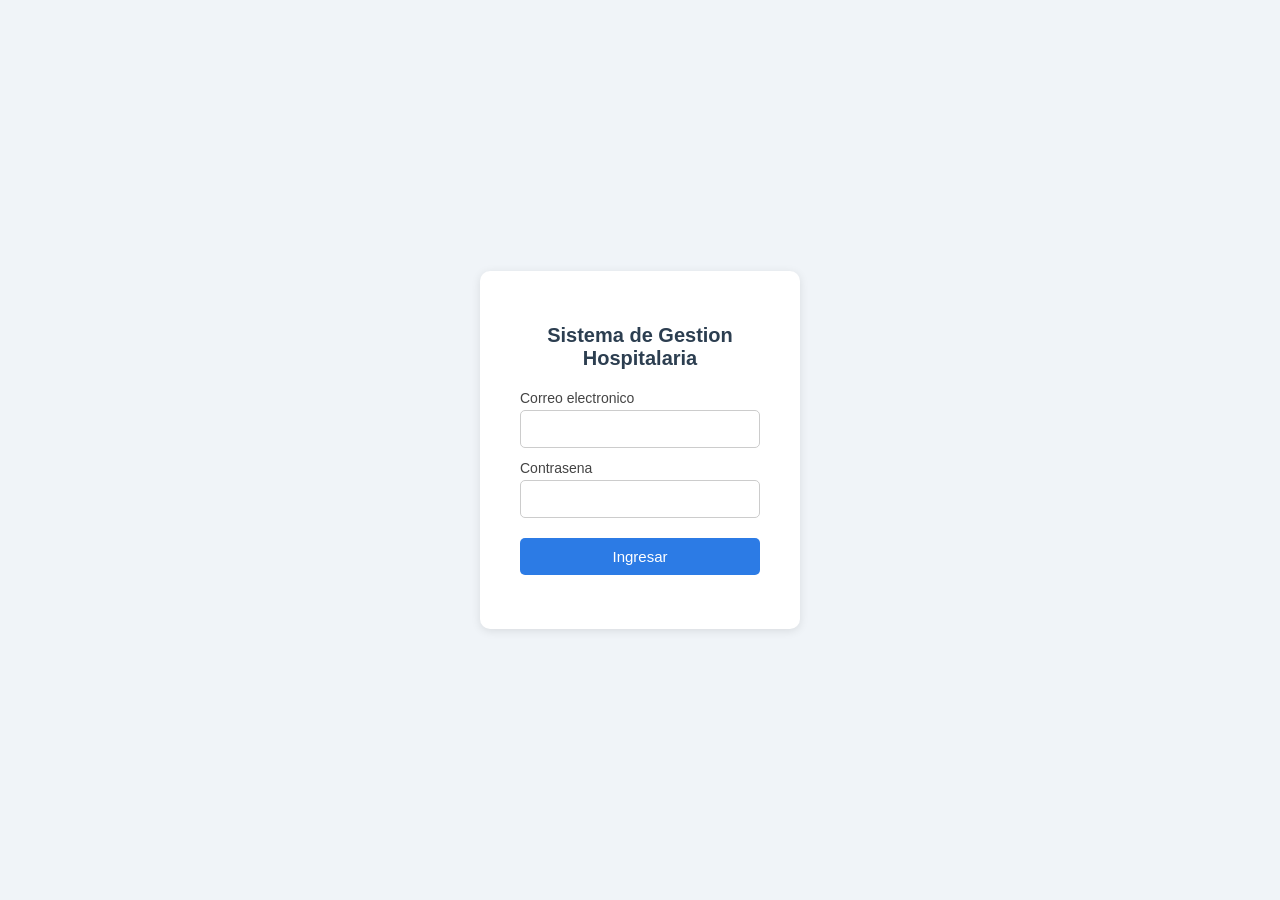
==== frontend/admin.html @ ea02e8ce "Frontend: redireccion automatica por rol, paneles base para los 4 roles" ====
<!DOCTYPE html>
<html lang="es">
<head>
    <meta charset="UTF-8">
    <title>Panel Administrador</title>
    <link rel="stylesheet" href="css/estilos.css">
</head>
<body>
    <div class="contenedor-login">
        <h1>Panel de Administrador</h1>
        <p id="bienvenida"></p>
        <button onclick="cerrarSesion()">Cerrar sesion</button>
    </div>
    <script src="js/comun.js"></script>
</body>
</html>
---- frontend/css/estilos.css ----
* {
    box-sizing: border-box;
    font-family: Arial, sans-serif;
}

body {
    background-color: #f0f4f8;
    display: flex;
    justify-content: center;
    align-items: center;
    height: 100vh;
    margin: 0;
}

.contenedor-login {
    background: white;
    padding: 40px;
    border-radius: 10px;
    box-shadow: 0 2px 10px rgba(0,0,0,0.1);
    width: 320px;
}

h1 {
    font-size: 20px;
    text-align: center;
    margin-bottom: 20px;
    color: #2c3e50;
}

label {
    display: block;
    margin-top: 12px;
    margin-bottom: 4px;
    font-size: 14px;
    color: #444;
}

input {
    width: 100%;
    padding: 10px;
    border: 1px solid #ccc;
    border-radius: 5px;
    font-size: 14px;
}

button {
    width: 100%;
    margin-top: 20px;
    padding: 10px;
    background-color: #2c7be5;
    color: white;
    border: none;
    border-radius: 5px;
    font-size: 15px;
    cursor: pointer;
}

button:hover {
    background-color: #1a5fc4;
}

#mensaje-error {
    color: #d9534f;
    text-align: center;
    margin-top: 10px;
    font-size: 14px;
}
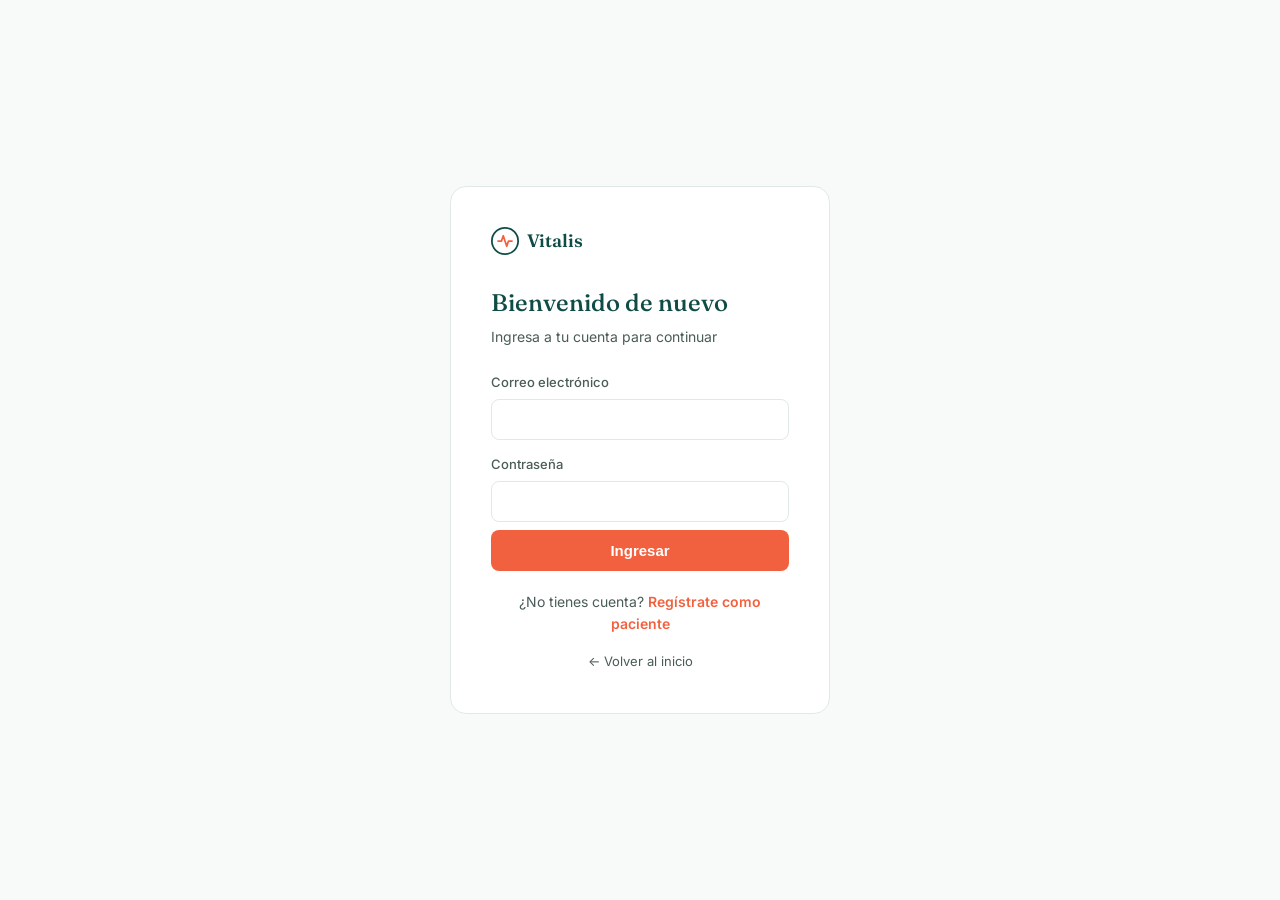
==== commit 81f02632: "Panel de Administrador: sidebar informativo, layout de dos columnas" ====
--- a/frontend/admin.html
+++ b/frontend/admin.html
@@ -2,15 +2,157 @@
 <html lang="es">
 <head>
     <meta charset="UTF-8">
-    <title>Panel Administrador</title>
-    <link rel="stylesheet" href="css/estilos.css">
+    <title>Panel Administrador — Vitalis</title>
+    <link rel="stylesheet" href="css/landing.css">
+    <link rel="stylesheet" href="css/panel-vitalis.css">
 </head>
 <body>
-    <div class="contenedor-login">
-        <h1>Panel de Administrador</h1>
-        <p id="bienvenida"></p>
-        <button onclick="cerrarSesion()">Cerrar sesion</button>
+    <header class="panel-header">
+        <div class="panel-marca">
+            <svg viewBox="0 0 32 32" fill="none" xmlns="http://www.w3.org/2000/svg" width="24" height="24">
+                <circle cx="16" cy="16" r="15" stroke="#0F4C46" stroke-width="2"/>
+                <path d="M8 16H12L14 10L18 22L20 16H24" stroke="#F2613F" stroke-width="2" stroke-linecap="round" stroke-linejoin="round"/>
+            </svg>
+            Vitalis
+        </div>
+        <div class="panel-usuario">
+            <span class="panel-usuario-nombre" id="bienvenida"></span>
+            <button class="boton-salir" onclick="cerrarSesion()">Cerrar sesión</button>
+        </div>
+    </header>
+
+    <main class="panel-cuerpo" style="max-width:1040px;">
+        <div class="panel-grid">
+            <div class="panel-principal">
+
+        <div class="dashboard-stats">
+            <div class="stat-tarjeta">
+                <div class="stat-numero" id="stat-usuarios">-</div>
+                <div class="stat-etiqueta">Usuarios totales</div>
+            </div>
+            <div class="stat-tarjeta">
+                <div class="stat-numero" id="stat-pacientes">-</div>
+                <div class="stat-etiqueta">Pacientes</div>
+            </div>
+            <div class="stat-tarjeta">
+                <div class="stat-numero" id="stat-citas">-</div>
+                <div class="stat-etiqueta">Citas totales</div>
+            </div>
+            <div class="stat-tarjeta">
+                <div class="stat-numero" id="stat-ingresos">-</div>
+                <div class="stat-etiqueta">Ingresos cobrados</div>
+            </div>
+        </div>
+
+        <div style="display:flex; justify-content:space-between; align-items:center; margin-bottom:18px;">
+            <div class="seccion-historial-titulo" style="margin-bottom:0;">
+                <svg viewBox="0 0 24 24" fill="none" stroke-width="2" stroke-linecap="round" stroke-linejoin="round"><rect x="3" y="4" width="18" height="16" rx="2"/><path d="M8 2v4M16 2v4M3 10h18"/></svg>
+                <h2>Usuarios del sistema</h2>
+            </div>
+            <button class="boton-primario" onclick="abrirModalUsuario()">+ Nuevo usuario</button>
+        </div>
+
+        <div class="lista-agenda-scroll" style="max-height:520px;">
+            <table class="tabla-usuarios">
+                <thead>
+                    <tr>
+                        <th>Nombre</th>
+                        <th>Email</th>
+                        <th>Rol</th>
+                        <th>Estado</th>
+                        <th>Acciones</th>
+                    </tr>
+                </thead>
+                <tbody id="cuerpo-tabla-usuarios">
+                    <tr><td colspan="5">Cargando usuarios...</td></tr>
+                </tbody>
+            </table>
+        </div>
+
+            </div>
+
+            <aside class="sidebar-sticky">
+                <div class="sidebar-campania">
+                    <span class="sidebar-campania-badge">Resumen</span>
+                    <h3>Panel de control general</h3>
+                    <p>Supervisa usuarios, citas e ingresos desde un solo lugar.</p>
+                </div>
+                <div class="sidebar-info">
+                    <h4>Buenas practicas</h4>
+                    <div class="sidebar-info-item">
+                        <svg viewBox="0 0 24 24" fill="none" stroke-width="2" stroke-linecap="round" stroke-linejoin="round"><path d="M12 2l8 4v6c0 5-3.5 8-8 10-4.5-2-8-5-8-10V6z"/></svg>
+                        Verifica credenciales antes de registrar personal
+                    </div>
+                    <div class="sidebar-info-item">
+                        <svg viewBox="0 0 24 24" fill="none" stroke-width="2" stroke-linecap="round" stroke-linejoin="round"><circle cx="12" cy="12" r="9"/><path d="M12 7v5l3 3"/></svg>
+                        Desactiva cuentas en vez de eliminarlas
+                    </div>
+                </div>
+            </aside>
+        </div>
+    </main>
+
+    <div class="modal-fondo" id="modal-usuario">
+        <div class="modal-caja">
+            <h3>Registrar nuevo usuario</h3>
+            <form id="form-usuario">
+                <label for="email">Correo electrónico</label>
+                <input type="email" id="email" required style="width:100%; padding:10px 12px; border:1px solid var(--borde); border-radius:8px; font-size:14px;">
+
+                <label for="password">Contraseña temporal</label>
+                <input type="password" id="password" required style="width:100%; padding:10px 12px; border:1px solid var(--borde); border-radius:8px; font-size:14px;">
+
+                <label for="nombre_completo">Nombre completo</label>
+                <input type="text" id="nombre_completo" required style="width:100%; padding:10px 12px; border:1px solid var(--borde); border-radius:8px; font-size:14px;">
+
+                <label for="rol_id">Rol</label>
+                <select id="rol_id" required style="width:100%; padding:10px 12px; border:1px solid var(--borde); border-radius:8px; font-size:14px;">
+                    <option value="">Selecciona un rol</option>
+                    <option value="1">Administrador</option>
+                    <option value="2">Médico</option>
+                    <option value="3">Recepción</option>
+                    <option value="4">Paciente</option>
+                </select>
+
+                <div id="campos-medico" style="display:none;">
+                    <label for="especialidad">Especialidad</label>
+                    <input type="text" id="especialidad" style="width:100%; padding:10px 12px; border:1px solid var(--borde); border-radius:8px; font-size:14px;">
+                    <label for="colegiatura">Colegiatura</label>
+                    <input type="text" id="colegiatura" style="width:100%; padding:10px 12px; border:1px solid var(--borde); border-radius:8px; font-size:14px;">
+                </div>
+
+                <div id="campos-paciente" style="display:none;">
+                    <label for="fecha_nacimiento">Fecha de nacimiento</label>
+                    <input type="date" id="fecha_nacimiento" style="width:100%; padding:10px 12px; border:1px solid var(--borde); border-radius:8px; font-size:14px;">
+                    <label for="telefono">Teléfono</label>
+                    <input type="text" id="telefono" style="width:100%; padding:10px 12px; border:1px solid var(--borde); border-radius:8px; font-size:14px;">
+                </div>
+
+                <p id="mensaje-resultado" style="font-size:13px; margin-top:10px;"></p>
+
+                <div class="modal-botones">
+                    <button type="submit" class="boton-primario" style="flex:1;">Registrar</button>
+                    <button type="button" class="boton-cerrar-modal" onclick="cerrarModalUsuario()">Cancelar</button>
+                </div>
+            </form>
+        </div>
     </div>
+
+    <div class="modal-fondo" id="modal-editar">
+        <div class="modal-caja">
+            <h3>Editar usuario</h3>
+            <form id="form-editar">
+                <label for="editar_nombre">Nombre completo</label>
+                <input type="text" id="editar_nombre" required style="width:100%; padding:10px 12px; border:1px solid var(--borde); border-radius:8px; font-size:14px;">
+                <div class="modal-botones">
+                    <button type="submit" class="boton-primario" style="flex:1;">Guardar cambios</button>
+                    <button type="button" class="boton-cerrar-modal" onclick="cerrarModalEditar()">Cancelar</button>
+                </div>
+            </form>
+        </div>
+    </div>
+
     <script src="js/comun.js"></script>
+    <script src="js/admin.js"></script>
 </body>
 </html>
--- a/frontend/css/landing.css
+++ b/frontend/css/landing.css
@@ -0,0 +1,420 @@
+@import url('https://fonts.googleapis.com/css2?family=Fraunces:opsz,wght@9..144,400;9..144,500;9..144,600&family=Inter:wght@400;500;600&display=swap');
+
+:root {
+    --verde-profundo: #0F4C46;
+    --verde-salvia: #7FA695;
+    --coral: #F2613F;
+    --coral-oscuro: #C94A2C;
+    --fondo: #F7FAF8;
+    --texto-oscuro: #1B2B29;
+    --texto-suave: #4A5C58;
+    --borde: #E1E9E5;
+}
+
+* {
+    box-sizing: border-box;
+    margin: 0;
+    padding: 0;
+}
+
+body {
+    font-family: 'Inter', sans-serif;
+    background-color: var(--fondo);
+    color: var(--texto-oscuro);
+    line-height: 1.6;
+}
+
+.envoltorio {
+    max-width: 1180px;
+    margin: 0 auto;
+    padding: 0 32px;
+}
+
+.encabezado {
+    display: flex;
+    justify-content: space-between;
+    align-items: center;
+    padding: 24px 0;
+}
+
+.marca {
+    display: flex;
+    align-items: center;
+    gap: 10px;
+    font-family: 'Fraunces', serif;
+    font-size: 22px;
+    font-weight: 600;
+    color: var(--verde-profundo);
+}
+
+.marca-icono {
+    width: 32px;
+    height: 32px;
+}
+
+.nav-links {
+    display: flex;
+    align-items: center;
+    gap: 32px;
+}
+
+.nav-links a {
+    color: var(--texto-suave);
+    text-decoration: none;
+    font-size: 15px;
+    font-weight: 500;
+}
+
+.nav-links a:hover {
+    color: var(--verde-profundo);
+}
+
+.boton-primario {
+    background-color: var(--coral);
+    color: white;
+    border: none;
+    padding: 12px 24px;
+    border-radius: 8px;
+    font-size: 15px;
+    font-weight: 600;
+    cursor: pointer;
+    transition: background-color 0.2s ease;
+    text-decoration: none;
+    display: inline-block;
+}
+
+.boton-primario:hover {
+    background-color: var(--coral-oscuro);
+}
+
+.boton-secundario {
+    background: transparent;
+    color: var(--verde-profundo);
+    border: 1.5px solid var(--verde-profundo);
+    padding: 12px 24px;
+    border-radius: 8px;
+    font-size: 15px;
+    font-weight: 600;
+    cursor: pointer;
+    text-decoration: none;
+    display: inline-block;
+}
+
+.boton-secundario:hover {
+    background-color: rgba(15, 76, 70, 0.06);
+}
+
+.hero {
+    padding: 80px 0 100px;
+    position: relative;
+    overflow: hidden;
+}
+
+.hero-contenido {
+    max-width: 640px;
+    position: relative;
+    z-index: 2;
+}
+
+.hero-eyebrow {
+    font-family: 'Inter', sans-serif;
+    font-size: 14px;
+    font-weight: 600;
+    color: var(--coral);
+    letter-spacing: 0.04em;
+    text-transform: uppercase;
+    margin-bottom: 16px;
+    display: block;
+}
+
+.hero h1 {
+    font-family: 'Fraunces', serif;
+    font-size: 52px;
+    font-weight: 500;
+    line-height: 1.15;
+    color: var(--verde-profundo);
+    margin-bottom: 20px;
+    letter-spacing: -0.01em;
+}
+
+.hero p {
+    font-size: 18px;
+    color: var(--texto-suave);
+    margin-bottom: 32px;
+    max-width: 520px;
+}
+
+.hero-botones {
+    display: flex;
+    gap: 16px;
+    margin-bottom: 56px;
+}
+
+.pulso-contenedor {
+    width: 100%;
+    max-width: 720px;
+    height: 90px;
+    position: relative;
+}
+
+.pulso-linea {
+    width: 100%;
+    height: 100%;
+}
+
+.pulso-path {
+    fill: none;
+    stroke: var(--verde-profundo);
+    stroke-width: 2.5;
+    stroke-linecap: round;
+    stroke-linejoin: round;
+    stroke-dasharray: 1000;
+    stroke-dashoffset: 1000;
+    animation: dibujar 2.2s ease-out forwards 0.3s;
+}
+
+.pulso-punto {
+    fill: var(--coral);
+    opacity: 0;
+    animation: aparecer 0.4s ease-out forwards 2.4s;
+}
+
+@keyframes dibujar {
+    to { stroke-dashoffset: 0; }
+}
+
+@keyframes aparecer {
+    to { opacity: 1; }
+}
+
+.hero-forma {
+    position: absolute;
+    top: -100px;
+    right: -150px;
+    width: 500px;
+    height: 500px;
+    border-radius: 50%;
+    background: radial-gradient(circle, rgba(127, 166, 149, 0.18) 0%, rgba(127, 166, 149, 0) 70%);
+    z-index: 1;
+}
+
+.seccion {
+    padding: 80px 0;
+}
+
+.seccion-titulo {
+    text-align: center;
+    max-width: 560px;
+    margin: 0 auto 56px;
+}
+
+.seccion-eyebrow {
+    font-size: 14px;
+    font-weight: 600;
+    color: var(--coral);
+    letter-spacing: 0.04em;
+    text-transform: uppercase;
+    margin-bottom: 12px;
+    display: block;
+}
+
+.seccion-titulo h2 {
+    font-family: 'Fraunces', serif;
+    font-size: 34px;
+    font-weight: 500;
+    color: var(--verde-profundo);
+    margin-bottom: 12px;
+}
+
+.seccion-titulo p {
+    color: var(--texto-suave);
+    font-size: 16px;
+}
+
+.tarjetas-roles {
+    display: grid;
+    grid-template-columns: repeat(4, 1fr);
+    gap: 20px;
+}
+
+.tarjeta-rol {
+    background: white;
+    border: 1px solid var(--borde);
+    border-radius: 14px;
+    padding: 28px 24px;
+    transition: transform 0.2s ease, box-shadow 0.2s ease;
+}
+
+.tarjeta-rol:hover {
+    transform: translateY(-4px);
+    box-shadow: 0 12px 24px rgba(15, 76, 70, 0.08);
+}
+
+.tarjeta-rol-icono {
+    width: 44px;
+    height: 44px;
+    border-radius: 10px;
+    background-color: rgba(15, 76, 70, 0.08);
+    display: flex;
+    align-items: center;
+    justify-content: center;
+    margin-bottom: 18px;
+}
+
+.tarjeta-rol-icono svg {
+    width: 22px;
+    height: 22px;
+    stroke: var(--verde-profundo);
+}
+
+.tarjeta-rol h3 {
+    font-size: 17px;
+    font-weight: 600;
+    margin-bottom: 8px;
+    color: var(--texto-oscuro);
+}
+
+.tarjeta-rol p {
+    font-size: 14px;
+    color: var(--texto-suave);
+}
+
+.seccion-alterna {
+    background-color: white;
+}
+
+.grid-features {
+    display: grid;
+    grid-template-columns: repeat(2, 1fr);
+    gap: 40px;
+}
+
+.feature-item {
+    display: flex;
+    gap: 16px;
+}
+
+.feature-icono {
+    width: 40px;
+    height: 40px;
+    flex-shrink: 0;
+    border-radius: 10px;
+    background-color: rgba(242, 97, 63, 0.1);
+    display: flex;
+    align-items: center;
+    justify-content: center;
+}
+
+.feature-icono svg {
+    width: 20px;
+    height: 20px;
+    stroke: var(--coral);
+}
+
+.feature-texto h3 {
+    font-size: 16px;
+    font-weight: 600;
+    margin-bottom: 6px;
+}
+
+.feature-texto p {
+    font-size: 14px;
+    color: var(--texto-suave);
+}
+
+.cta-final {
+    background-color: var(--verde-profundo);
+    border-radius: 20px;
+    padding: 56px;
+    text-align: center;
+    margin: 0 32px 80px;
+}
+
+.cta-final h2 {
+    font-family: 'Fraunces', serif;
+    font-size: 30px;
+    font-weight: 500;
+    color: white;
+    margin-bottom: 12px;
+}
+
+.cta-final p {
+    color: rgba(255,255,255,0.75);
+    margin-bottom: 28px;
+    font-size: 16px;
+}
+
+.pie {
+    border-top: 1px solid var(--borde);
+    padding: 32px 0;
+    display: flex;
+    justify-content: space-between;
+    align-items: center;
+}
+
+.pie-texto {
+    font-size: 14px;
+    color: var(--texto-suave);
+}
+
+@media (max-width: 900px) {
+    .hero h1 { font-size: 38px; }
+    .tarjetas-roles { grid-template-columns: repeat(2, 1fr); }
+    .grid-features { grid-template-columns: 1fr; }
+    .nav-links { display: none; }
+    .cta-final { margin: 0 16px 60px; padding: 40px 24px; }
+}
+
+@media (max-width: 560px) {
+    .tarjetas-roles { grid-template-columns: 1fr; }
+    .hero-botones { flex-direction: column; }
+    .boton-primario, .boton-secundario { text-align: center; }
+}
+
+.hero-grid {
+    display: grid;
+    grid-template-columns: 1.05fr 0.95fr;
+    gap: 48px;
+    align-items: center;
+    position: relative;
+    z-index: 2;
+}
+
+.hero-ilustracion {
+    background-color: white;
+    border-radius: 20px;
+    border: 1px solid var(--borde);
+    padding: 32px;
+    display: flex;
+    align-items: center;
+    justify-content: center;
+}
+
+.hero-ilustracion svg {
+    width: 100%;
+    height: auto;
+    max-width: 320px;
+}
+
+.boton-terciario {
+    background: transparent;
+    color: var(--verde-profundo);
+    border: none;
+    padding: 12px 8px;
+    font-size: 15px;
+    font-weight: 600;
+    cursor: pointer;
+    text-decoration: underline;
+    display: inline-block;
+}
+
+@media (max-width: 900px) {
+    .hero-grid {
+        grid-template-columns: 1fr;
+    }
+    .hero-ilustracion {
+        order: -1;
+        max-width: 280px;
+        margin: 0 auto 32px;
+    }
+}
--- a/frontend/css/panel-vitalis.css
+++ b/frontend/css/panel-vitalis.css
@@ -0,0 +1,714 @@
+body {
+    font-family: 'Inter', sans-serif;
+    background-color: var(--fondo);
+}
+
+.panel-header {
+    background: white;
+    border-bottom: 1px solid var(--borde);
+    padding: 18px 32px;
+    display: flex;
+    justify-content: space-between;
+    align-items: center;
+}
+
+.panel-marca {
+    display: flex;
+    align-items: center;
+    gap: 8px;
+    font-family: 'Fraunces', serif;
+    font-size: 18px;
+    font-weight: 600;
+    color: var(--verde-profundo);
+}
+
+.panel-usuario {
+    display: flex;
+    align-items: center;
+    gap: 16px;
+}
+
+.panel-usuario-nombre {
+    font-size: 14px;
+    color: var(--texto-suave);
+}
+
+.panel-usuario-nombre strong {
+    color: var(--texto-oscuro);
+}
+
+.boton-salir {
+    background: transparent;
+    border: 1px solid var(--borde);
+    color: var(--texto-suave);
+    padding: 8px 16px;
+    border-radius: 8px;
+    font-size: 13px;
+    font-weight: 500;
+    cursor: pointer;
+}
+
+.boton-salir:hover {
+    border-color: var(--coral);
+    color: var(--coral);
+}
+
+.panel-cuerpo {
+    max-width: 720px;
+    margin: 0 auto;
+    padding: 40px 24px;
+}
+
+.tarjeta-reserva {
+    background: white;
+    border: 1px solid var(--borde);
+    border-radius: 16px;
+    padding: 28px;
+    margin-bottom: 32px;
+}
+
+.tarjeta-reserva-titulo {
+    display: flex;
+    align-items: center;
+    gap: 10px;
+    margin-bottom: 20px;
+}
+
+.tarjeta-reserva-titulo svg {
+    width: 22px;
+    height: 22px;
+    stroke: var(--coral);
+}
+
+.tarjeta-reserva-titulo h2 {
+    font-family: 'Fraunces', serif;
+    font-size: 19px;
+    font-weight: 500;
+    color: var(--verde-profundo);
+}
+
+.tarjeta-reserva label {
+    display: block;
+    font-size: 13px;
+    font-weight: 500;
+    color: var(--texto-suave);
+    margin-top: 14px;
+    margin-bottom: 6px;
+}
+
+.tarjeta-reserva input {
+    width: 100%;
+    padding: 11px 12px;
+    border: 1px solid var(--borde);
+    border-radius: 8px;
+    font-size: 14px;
+    font-family: 'Inter', sans-serif;
+}
+
+.tarjeta-reserva input:focus {
+    outline: none;
+    border-color: var(--verde-profundo);
+}
+
+.seccion-historial-titulo {
+    display: flex;
+    align-items: center;
+    gap: 10px;
+    margin-bottom: 18px;
+}
+
+.seccion-historial-titulo svg {
+    width: 20px;
+    height: 20px;
+    stroke: var(--verde-profundo);
+}
+
+.seccion-historial-titulo h2 {
+    font-family: 'Fraunces', serif;
+    font-size: 18px;
+    font-weight: 500;
+    color: var(--verde-profundo);
+}
+
+.tarjeta-cita-v2 {
+    background: white;
+    border: 1px solid var(--borde);
+    border-radius: 12px;
+    padding: 18px 20px;
+    margin-bottom: 12px;
+    display: flex;
+    align-items: center;
+    gap: 16px;
+}
+
+.tarjeta-cita-v2-icono {
+    width: 42px;
+    height: 42px;
+    border-radius: 10px;
+    background-color: rgba(15, 76, 70, 0.08);
+    display: flex;
+    align-items: center;
+    justify-content: center;
+    flex-shrink: 0;
+}
+
+.tarjeta-cita-v2-icono svg {
+    width: 20px;
+    height: 20px;
+    stroke: var(--verde-profundo);
+}
+
+.tarjeta-cita-v2-info {
+    flex: 1;
+}
+
+.tarjeta-cita-v2-fecha {
+    font-weight: 600;
+    font-size: 14.5px;
+    color: var(--texto-oscuro);
+}
+
+.tarjeta-cita-v2-motivo {
+    font-size: 13.5px;
+    color: var(--texto-suave);
+    margin-top: 2px;
+}
+
+.badge-estado {
+    padding: 4px 12px;
+    border-radius: 20px;
+    font-size: 12px;
+    font-weight: 600;
+    white-space: nowrap;
+}
+
+.badge-estado.pendiente {
+    background-color: #FDF1E3;
+    color: #B4762B;
+}
+
+.badge-estado.confirmada {
+    background-color: #E8F3EC;
+    color: #2F7A4D;
+}
+
+.badge-estado.cancelada {
+    background-color: #FBEAE6;
+    color: #C94A2C;
+}
+
+.estado-vacio {
+    text-align: center;
+    padding: 40px 20px;
+    color: var(--texto-suave);
+}
+
+.estado-vacio svg {
+    width: 40px;
+    height: 40px;
+    stroke: var(--verde-salvia);
+    margin-bottom: 12px;
+}
+
+#mensaje-resultado {
+    margin-top: 14px;
+    font-size: 13.5px;
+}
+
+.panel-grid {
+    display: grid;
+    grid-template-columns: 1fr 300px;
+    gap: 28px;
+    align-items: start;
+}
+
+.panel-principal {
+    min-width: 0;
+}
+
+.tarjeta-perfil {
+    background: white;
+    border: 1px solid var(--borde);
+    border-radius: 16px;
+    padding: 24px 28px;
+    margin-bottom: 24px;
+    display: flex;
+    align-items: center;
+    gap: 18px;
+}
+
+.perfil-avatar {
+    width: 52px;
+    height: 52px;
+    border-radius: 50%;
+    background-color: var(--verde-profundo);
+    color: white;
+    display: flex;
+    align-items: center;
+    justify-content: center;
+    font-family: 'Fraunces', serif;
+    font-size: 20px;
+    font-weight: 600;
+    flex-shrink: 0;
+}
+
+.perfil-datos h3 {
+    font-size: 16px;
+    font-weight: 600;
+    color: var(--texto-oscuro);
+    margin-bottom: 4px;
+}
+
+.perfil-meta {
+    display: flex;
+    flex-wrap: wrap;
+    gap: 4px 14px;
+    font-size: 13px;
+    color: var(--texto-suave);
+}
+
+.fila-horario {
+    display: grid;
+    grid-template-columns: 1fr 1fr;
+    gap: 14px;
+}
+
+.boton-cancelar {
+    background: transparent;
+    border: 1px solid var(--borde);
+    color: #C94A2C;
+    padding: 6px 14px;
+    border-radius: 7px;
+    font-size: 12.5px;
+    font-weight: 600;
+    cursor: pointer;
+    white-space: nowrap;
+}
+
+.boton-cancelar:hover {
+    background-color: #FBEAE6;
+    border-color: #C94A2C;
+}
+
+.tarjeta-cita-v2-acciones {
+    display: flex;
+    flex-direction: column;
+    align-items: flex-end;
+    gap: 8px;
+}
+
+.sidebar-sticky {
+    position: sticky;
+    top: 24px;
+}
+
+.sidebar-campania {
+    background: var(--verde-profundo);
+    border-radius: 16px;
+    padding: 26px 22px;
+    color: white;
+}
+
+.sidebar-campania-badge {
+    display: inline-block;
+    background-color: var(--coral);
+    color: white;
+    font-size: 11px;
+    font-weight: 700;
+    letter-spacing: 0.03em;
+    text-transform: uppercase;
+    padding: 4px 10px;
+    border-radius: 20px;
+    margin-bottom: 14px;
+}
+
+.sidebar-campania h3 {
+    font-family: 'Fraunces', serif;
+    font-size: 18px;
+    font-weight: 500;
+    margin-bottom: 10px;
+    line-height: 1.3;
+}
+
+.sidebar-campania p {
+    font-size: 13.5px;
+    color: rgba(255,255,255,0.8);
+    margin-bottom: 18px;
+}
+
+.sidebar-info {
+    background: white;
+    border: 1px solid var(--borde);
+    border-radius: 16px;
+    padding: 22px;
+    margin-top: 18px;
+}
+
+.sidebar-info h4 {
+    font-size: 14px;
+    font-weight: 600;
+    color: var(--verde-profundo);
+    margin-bottom: 12px;
+}
+
+.sidebar-info-item {
+    display: flex;
+    gap: 10px;
+    font-size: 13px;
+    color: var(--texto-suave);
+    margin-bottom: 10px;
+    align-items: flex-start;
+}
+
+.sidebar-info-item svg {
+    width: 16px;
+    height: 16px;
+    stroke: var(--coral);
+    flex-shrink: 0;
+    margin-top: 1px;
+}
+
+@media (max-width: 800px) {
+    .panel-grid {
+        grid-template-columns: 1fr;
+    }
+    .fila-horario {
+        grid-template-columns: 1fr;
+    }
+}
+
+.resumen-dia {
+    display: grid;
+    grid-template-columns: repeat(3, 1fr);
+    gap: 14px;
+    margin-bottom: 24px;
+}
+
+.resumen-item {
+    background: white;
+    border: 1px solid var(--borde);
+    border-radius: 12px;
+    padding: 18px;
+    text-align: center;
+}
+
+.resumen-item .numero {
+    font-family: 'Fraunces', serif;
+    font-size: 26px;
+    font-weight: 600;
+    color: var(--verde-profundo);
+}
+
+.resumen-item .etiqueta {
+    font-size: 12.5px;
+    color: var(--texto-suave);
+    margin-top: 4px;
+}
+
+.acciones-cita {
+    display: flex;
+    gap: 8px;
+    flex-wrap: wrap;
+    justify-content: flex-end;
+}
+
+.boton-confirmar {
+    background-color: #2F7A4D;
+    color: white;
+    border: none;
+    padding: 6px 14px;
+    border-radius: 7px;
+    font-size: 12.5px;
+    font-weight: 600;
+    cursor: pointer;
+}
+
+.boton-confirmar:hover {
+    background-color: #24603c;
+}
+
+.boton-atender {
+    background-color: var(--coral);
+    color: white;
+    border: none;
+    padding: 6px 14px;
+    border-radius: 7px;
+    font-size: 12.5px;
+    font-weight: 600;
+    cursor: pointer;
+}
+
+.boton-atender:hover {
+    background-color: var(--coral-oscuro);
+}
+
+.modal-fondo {
+    display: none;
+    position: fixed;
+    inset: 0;
+    background: rgba(27, 43, 41, 0.5);
+    align-items: center;
+    justify-content: center;
+    z-index: 100;
+}
+
+.modal-fondo.activo {
+    display: flex;
+}
+
+.modal-caja {
+    background: white;
+    border-radius: 16px;
+    padding: 28px;
+    width: 440px;
+    max-width: 90vw;
+}
+
+.modal-caja h3 {
+    font-family: 'Fraunces', serif;
+    font-size: 19px;
+    color: var(--verde-profundo);
+    margin-bottom: 16px;
+}
+
+.modal-caja label {
+    display: block;
+    font-size: 13px;
+    font-weight: 500;
+    color: var(--texto-suave);
+    margin-top: 12px;
+    margin-bottom: 6px;
+}
+
+.modal-caja textarea {
+    width: 100%;
+    padding: 10px 12px;
+    border: 1px solid var(--borde);
+    border-radius: 8px;
+    font-size: 14px;
+    font-family: 'Inter', sans-serif;
+    resize: vertical;
+    min-height: 70px;
+}
+
+.modal-botones {
+    display: flex;
+    gap: 10px;
+    margin-top: 20px;
+}
+
+.boton-cerrar-modal {
+    background: transparent;
+    border: 1px solid var(--borde);
+    color: var(--texto-suave);
+    padding: 10px 18px;
+    border-radius: 8px;
+    font-size: 14px;
+    cursor: pointer;
+}
+
+.info-atendida {
+    background-color: #F7FAF8;
+    border-radius: 8px;
+    padding: 10px 12px;
+    margin-top: 8px;
+    font-size: 12.5px;
+    color: var(--texto-suave);
+}
+
+.info-atendida strong {
+    color: var(--texto-oscuro);
+}
+
+.filtro-estado {
+    display: flex;
+    gap: 8px;
+    margin-bottom: 18px;
+    flex-wrap: wrap;
+}
+
+.filtro-boton {
+    background: white;
+    border: 1px solid var(--borde);
+    color: var(--texto-suave);
+    padding: 7px 16px;
+    border-radius: 20px;
+    font-size: 13px;
+    font-weight: 500;
+    cursor: pointer;
+}
+
+.filtro-boton.activo {
+    background-color: var(--verde-profundo);
+    color: white;
+    border-color: var(--verde-profundo);
+}
+
+.select-derivar {
+    padding: 5px 8px;
+    border: 1px solid var(--borde);
+    border-radius: 7px;
+    font-size: 12px;
+    font-family: 'Inter', sans-serif;
+    max-width: 140px;
+}
+
+.autocompletar-contenedor {
+    position: relative;
+}
+
+.autocompletar-lista {
+    display: none;
+    position: absolute;
+    top: 100%;
+    left: 0;
+    right: 0;
+    background: white;
+    border: 1px solid var(--borde);
+    border-radius: 8px;
+    margin-top: 4px;
+    max-height: 200px;
+    overflow-y: auto;
+    z-index: 20;
+    box-shadow: 0 8px 20px rgba(15, 76, 70, 0.1);
+}
+
+.autocompletar-lista.activa {
+    display: block;
+}
+
+.autocompletar-item {
+    padding: 10px 14px;
+    font-size: 14px;
+    cursor: pointer;
+}
+
+.autocompletar-item:hover {
+    background-color: var(--fondo);
+}
+
+.autocompletar-vacio {
+    padding: 10px 14px;
+    font-size: 13px;
+    color: var(--texto-suave);
+}
+
+.lista-agenda-scroll {
+    max-height: 480px;
+    overflow-y: auto;
+    padding-right: 4px;
+}
+
+.dashboard-stats {
+    display: grid;
+    grid-template-columns: repeat(4, 1fr);
+    gap: 14px;
+    margin-bottom: 28px;
+}
+
+.stat-tarjeta {
+    background: white;
+    border: 1px solid var(--borde);
+    border-radius: 14px;
+    padding: 20px;
+}
+
+.stat-tarjeta .stat-numero {
+    font-family: 'Fraunces', serif;
+    font-size: 28px;
+    font-weight: 600;
+    color: var(--verde-profundo);
+}
+
+.stat-tarjeta .stat-etiqueta {
+    font-size: 12.5px;
+    color: var(--texto-suave);
+    margin-top: 4px;
+}
+
+.tabla-usuarios {
+    width: 100%;
+    border-collapse: collapse;
+    background: white;
+    border-radius: 14px;
+    overflow: hidden;
+    border: 1px solid var(--borde);
+}
+
+.tabla-usuarios th {
+    text-align: left;
+    padding: 12px 16px;
+    font-size: 12.5px;
+    font-weight: 600;
+    color: var(--texto-suave);
+    background-color: var(--fondo);
+    border-bottom: 1px solid var(--borde);
+}
+
+.tabla-usuarios td {
+    padding: 12px 16px;
+    font-size: 14px;
+    border-bottom: 1px solid var(--borde);
+    vertical-align: middle;
+}
+
+.tabla-usuarios tr:last-child td {
+    border-bottom: none;
+}
+
+.badge-rol {
+    padding: 3px 10px;
+    border-radius: 20px;
+    font-size: 11.5px;
+    font-weight: 600;
+    background-color: rgba(15, 76, 70, 0.08);
+    color: var(--verde-profundo);
+}
+
+.badge-activo {
+    padding: 3px 10px;
+    border-radius: 20px;
+    font-size: 11.5px;
+    font-weight: 600;
+}
+
+.badge-activo.si {
+    background-color: #E8F3EC;
+    color: #2F7A4D;
+}
+
+.badge-activo.no {
+    background-color: #FBEAE6;
+    color: #C94A2C;
+}
+
+.acciones-usuario {
+    display: flex;
+    gap: 6px;
+}
+
+.boton-icono {
+    background: transparent;
+    border: 1px solid var(--borde);
+    padding: 5px 10px;
+    border-radius: 6px;
+    font-size: 12px;
+    cursor: pointer;
+    color: var(--texto-suave);
+}
+
+.boton-icono:hover {
+    border-color: var(--verde-profundo);
+    color: var(--verde-profundo);
+}
+
+.boton-icono.peligro:hover {
+    border-color: #C94A2C;
+    color: #C94A2C;
+}
+
+@media (max-width: 900px) {
+    .dashboard-stats {
+        grid-template-columns: repeat(2, 1fr);
+    }
+}
